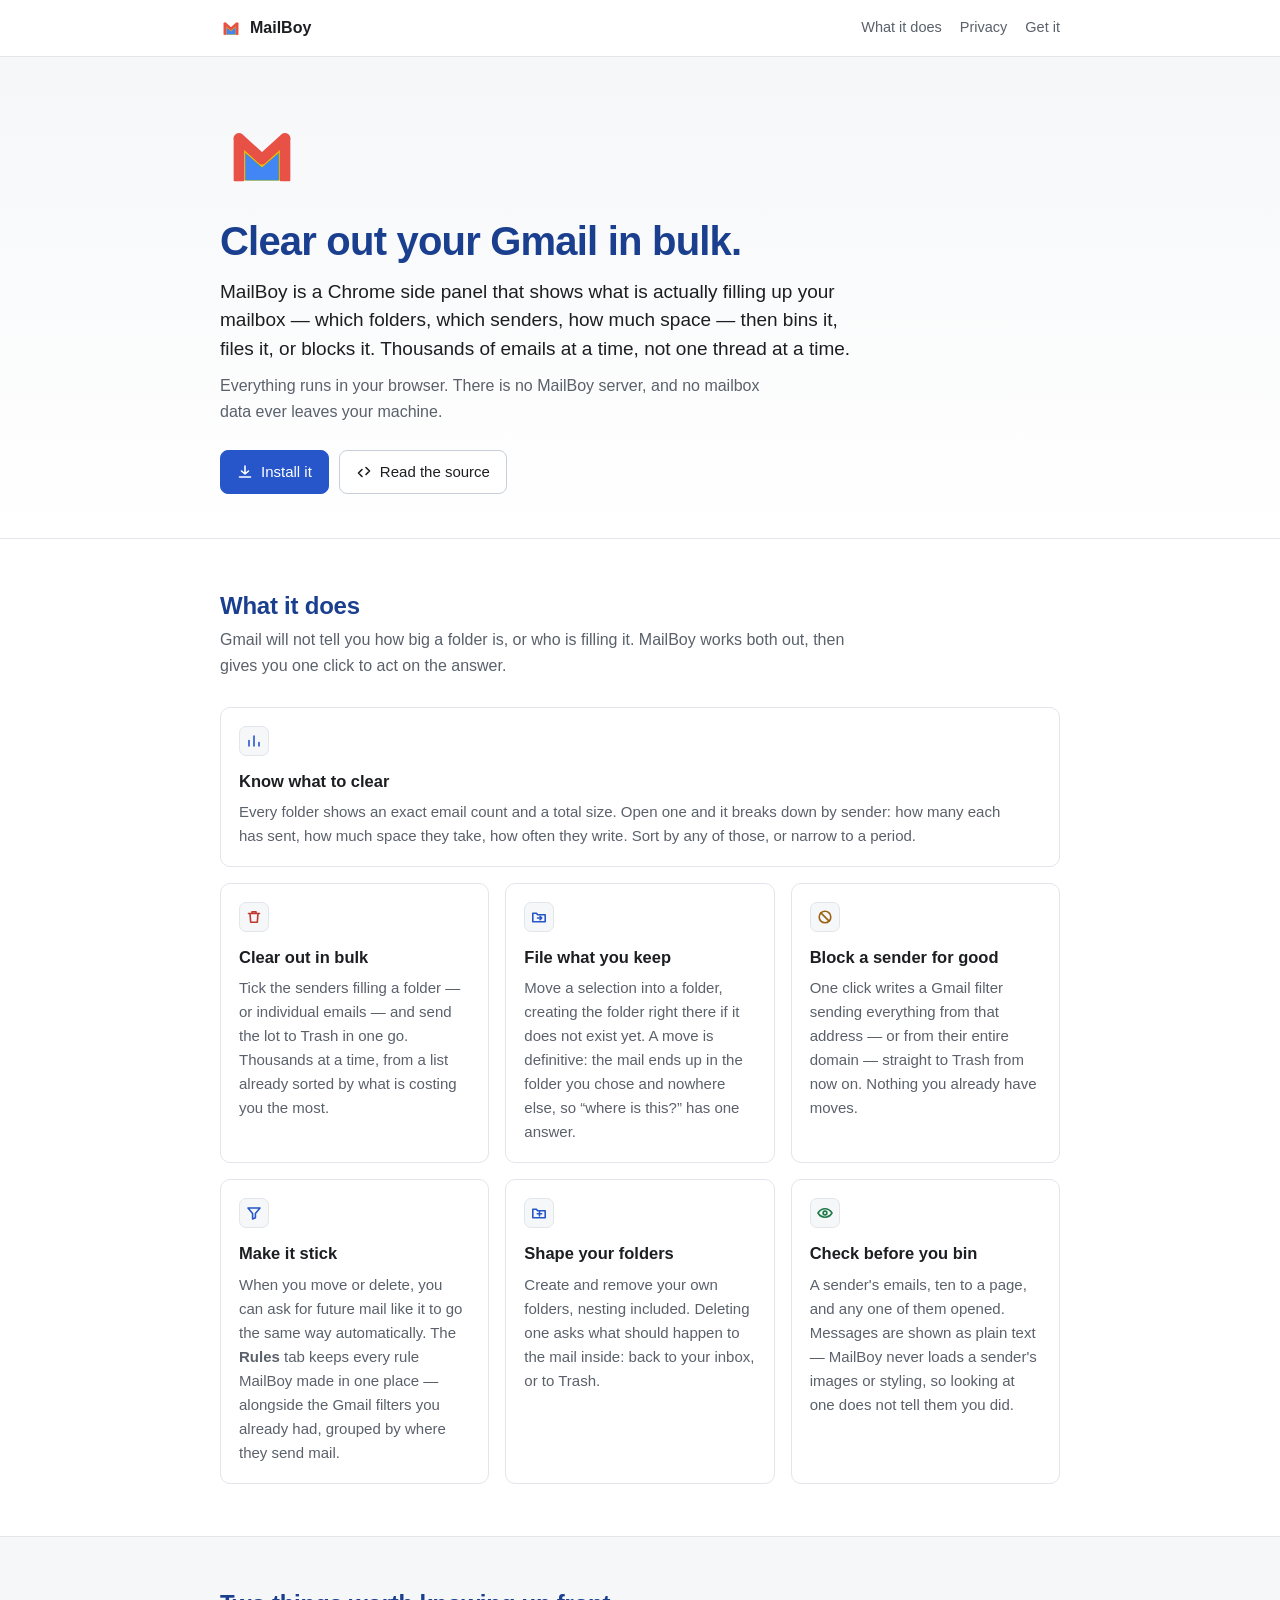
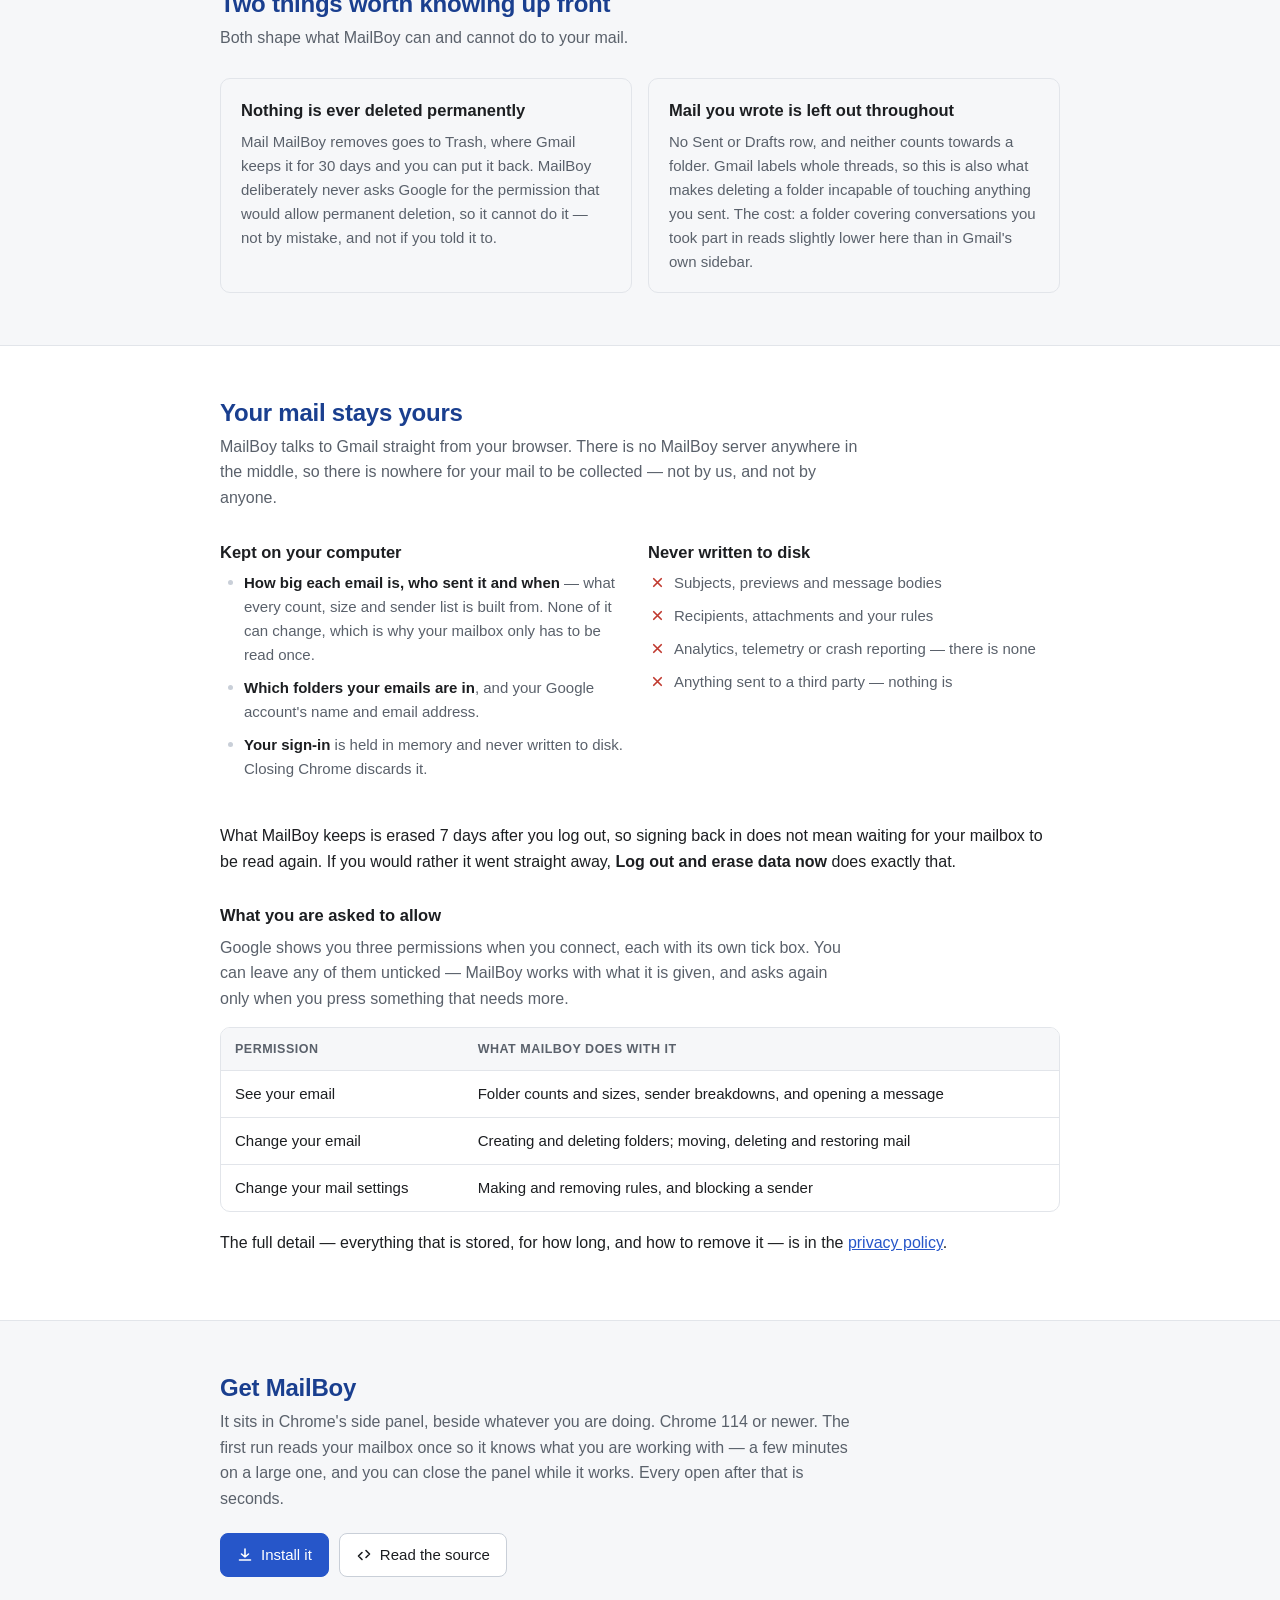
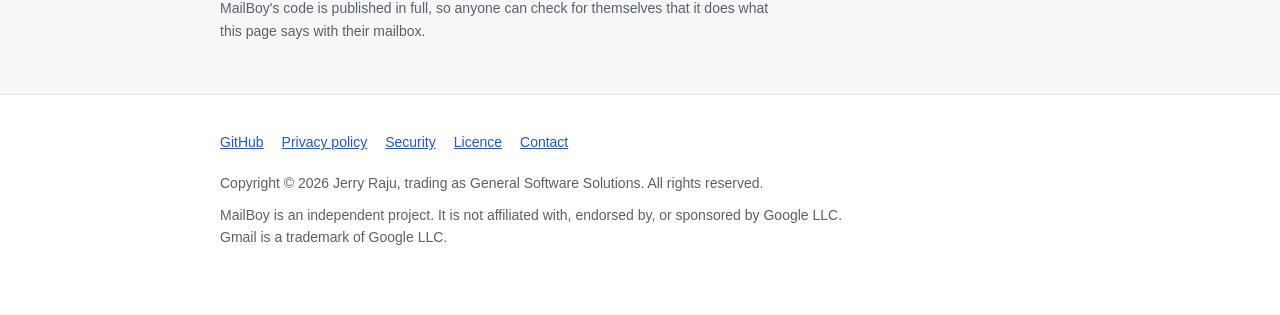
==== index.html @ fb3d023c "Add homepage. Signed-off-by: Jerry Raju <28558689+jerryraju07@users.noreply.github.com>" ====
<!doctype html>
<html lang="en">
  <head>
    <meta charset="utf-8" />
    <meta name="viewport" content="width=device-width, initial-scale=1" />
    <title>MailBoy — clear out your Gmail in bulk</title>
    <meta
      name="description"
      content="A Chrome side-panel extension that shows what is filling up your Gmail mailbox — by folder, by sender, by size — and clears it out in bulk. Runs entirely in your browser."
    />
    <link rel="canonical" href="https://general-software-solutions.github.io/MailBoy/" />

    <link rel="icon" type="image/png" sizes="32x32" href="resources/icons/icon32.png" />
    <link rel="icon" type="image/png" sizes="16x16" href="resources/icons/icon16.png" />
    <link rel="apple-touch-icon" href="resources/icons/icon128.png" />

    <meta property="og:type" content="website" />
    <meta property="og:title" content="MailBoy — clear out your Gmail in bulk" />
    <meta
      property="og:description"
      content="See what is filling up your mailbox — by folder, by sender, by size — and clear it out in bulk. No server, no tracking, nothing deleted permanently."
    />
    <meta property="og:url" content="https://general-software-solutions.github.io/MailBoy/" />
    <meta
      property="og:image"
      content="https://general-software-solutions.github.io/MailBoy/resources/icons/icon128.png"
    />
    <meta name="twitter:card" content="summary" />
    <meta name="theme-color" content="#ffffff" media="(prefers-color-scheme: light)" />
    <meta name="theme-color" content="#16181c" media="(prefers-color-scheme: dark)" />

    <!--
      One file, no dependencies. MailBoy itself bundles no third-party code,
      fonts or assets (see the README's Icons section); its homepage does not
      get to either. Every glyph below is inline SVG in a 16-unit viewBox
      stroked with currentColor, the same convention the extension uses.
    -->
    <style>
      :root {
        color-scheme: light dark;

        --bg: #ffffff;
        --surface: #f6f7f9;
        --raised: #ffffff;
        --text: #1c1e21;
        --muted: #5a616b;
        --heading: #1a3f8f;
        --border: #e2e5ea;
        --edge: #c9cfd8;
        --accent: #2656c9;
        --danger: #c0392f;
        --success: #1f7a46;
        --warn: #9a6212;
        --on-fill: #ffffff;

        --pad: 20px;
        --max: 880px;
      }

      @media (prefers-color-scheme: dark) {
        :root {
          --bg: #16181c;
          --surface: #1e2126;
          --raised: #1b1e23;
          --text: #e6e8ec;
          --muted: #a8b0bb;
          --heading: #aec6f6;
          --border: #2c3038;
          --edge: #3c424c;
          --accent: #7ba3ff;
          --danger: #f08d84;
          --success: #6ed99b;
          --warn: #e2b35e;
          /* White on any of these light tints is ~2.5:1. Filled controls take
             the page ground instead — the extension's own rule. */
          --on-fill: #16181c;
        }
      }

      * {
        box-sizing: border-box;
      }

      html {
        scroll-behavior: smooth;
      }

      @media (prefers-reduced-motion: reduce) {
        html {
          scroll-behavior: auto;
        }
      }

      body {
        margin: 0;
        background: var(--bg);
        color: var(--text);
        font: 16px/1.6 -apple-system, BlinkMacSystemFont, "Segoe UI", Roboto,
          Helvetica, Arial, sans-serif;
        overflow-x: hidden;
      }

      .wrap {
        max-width: var(--max);
        margin: 0 auto;
        padding: 0 var(--pad);
      }

      a {
        color: var(--accent);
      }

      :focus-visible {
        outline: 2px solid var(--accent);
        outline-offset: 2px;
        border-radius: 4px;
      }

      /* ---------------------------------------------------------------- nav */

      .topbar {
        border-bottom: 1px solid var(--border);
        background: var(--bg);
      }

      .topbar .wrap {
        display: flex;
        align-items: center;
        gap: 12px;
        min-height: 56px;
        flex-wrap: wrap;
      }

      .wordmark {
        display: flex;
        align-items: center;
        gap: 8px;
        font-weight: 600;
        color: var(--text);
        text-decoration: none;
        margin-right: auto;
      }

      .wordmark svg {
        width: 22px;
        height: 22px;
        display: block;
      }

      .topbar nav {
        display: flex;
        align-items: center;
        gap: 18px;
        font-size: 14.5px;
      }

      .topbar nav a {
        color: var(--muted);
        text-decoration: none;
      }

      .topbar nav a:hover {
        color: var(--text);
      }

      /* -------------------------------------------------------------- hero */

      .hero {
        padding: 56px 0 44px;
        border-bottom: 1px solid var(--border);
        background: linear-gradient(var(--surface), var(--bg));
      }

      .mark {
        width: 84px;
        height: 84px;
        display: block;
        margin: 0 0 22px;
      }

      h1 {
        font-size: 40px;
        line-height: 1.12;
        letter-spacing: -0.02em;
        margin: 0 0 14px;
        color: var(--heading);
      }

      .lede {
        font-size: 19px;
        line-height: 1.5;
        margin: 0 0 10px;
        max-width: 34em;
      }

      .sub {
        color: var(--muted);
        margin: 0 0 26px;
        max-width: 34em;
      }

      .cta {
        display: flex;
        flex-wrap: wrap;
        gap: 10px;
        align-items: center;
      }

      .btn {
        display: inline-flex;
        align-items: center;
        gap: 8px;
        padding: 9px 16px;
        border-radius: 8px;
        border: 1px solid var(--edge);
        background: var(--raised);
        color: var(--text);
        font: inherit;
        font-size: 15px;
        font-weight: 500;
        text-decoration: none;
        white-space: nowrap;
      }

      .btn:hover {
        border-color: var(--accent);
        color: var(--accent);
      }

      .btn svg {
        width: 16px;
        height: 16px;
        flex: none;
      }

      /* Filled marks a sole primary action, never a preferred one among peers. */
      .btn--primary {
        background: var(--accent);
        border-color: var(--accent);
        color: var(--on-fill);
      }

      .btn--primary:hover {
        color: var(--on-fill);
        filter: brightness(1.08);
      }

      /* ---------------------------------------------------------- sections */

      section {
        padding: 52px 0;
        border-bottom: 1px solid var(--border);
      }

      /* Alternating ground, so six stacked sections read as a rhythm rather
         than as one long column. */
      .band {
        background: var(--surface);
      }

      h2 {
        font-size: 24px;
        line-height: 1.25;
        letter-spacing: -0.01em;
        margin: 0 0 6px;
        color: var(--heading);
      }

      .section-sub {
        color: var(--muted);
        margin: 0 0 28px;
        max-width: 40em;
      }

      h3 {
        font-size: 16.5px;
        margin: 0 0 6px;
        color: var(--text);
      }

      p {
        margin: 0 0 12px;
      }

      /* ---------------------------------------------------------- features */

      .grid {
        display: grid;
        gap: 16px;
        grid-template-columns: repeat(auto-fit, minmax(250px, 1fr));
      }

      .card {
        border: 1px solid var(--border);
        background: var(--raised);
        border-radius: 10px;
        padding: 18px;
      }

      .card p {
        margin: 0;
        color: var(--muted);
        font-size: 15px;
      }

      /* Seven cards over three columns would strand the last one alone on a
         row. The lead card takes the whole first row instead — which is also
         the right ranking, since working out what to clear is the thing
         nothing else does. `1 / -1` spans whatever auto-fit settled on, so it
         is simply full width at one column. */
      .card--lead {
        grid-column: 1 / -1;
      }

      .card--lead p {
        max-width: 52em;
      }

      .card-icon {
        width: 30px;
        height: 30px;
        border-radius: 7px;
        display: grid;
        place-items: center;
        background: var(--surface);
        border: 1px solid var(--border);
        color: var(--accent);
        margin-bottom: 12px;
      }

      .card-icon svg {
        width: 16px;
        height: 16px;
      }

      .card--danger .card-icon {
        color: var(--danger);
      }

      .card--warn .card-icon {
        color: var(--warn);
      }

      .card--success .card-icon {
        color: var(--success);
      }

      /* ---------------------------------------------------------- callouts */

      .callout {
        border: 1px solid var(--border);
        background: var(--surface);
        border-radius: 10px;
        padding: 18px 20px;
      }

      .callout + .callout {
        margin-top: 14px;
      }

      .callout p:last-child {
        margin-bottom: 0;
      }

      .callout p {
        color: var(--muted);
        font-size: 15px;
      }

      .callout strong {
        color: var(--text);
      }

      .two-up {
        display: grid;
        gap: 16px;
        grid-template-columns: repeat(auto-fit, minmax(280px, 1fr));
      }

      .two-up .callout + .callout {
        margin-top: 0;
      }

      /* ------------------------------------------------------------- lists */

      .plain {
        margin: 0 0 16px;
        padding: 0;
        list-style: none;
      }

      .plain li {
        position: relative;
        padding-left: 24px;
        margin-bottom: 9px;
        color: var(--muted);
        font-size: 15px;
      }

      .plain li strong {
        color: var(--text);
        font-weight: 600;
      }

      .plain li::before {
        content: "";
        position: absolute;
        left: 8px;
        top: 0.62em;
        width: 5px;
        height: 5px;
        border-radius: 50%;
        background: var(--edge);
      }

      .plain--no li::before {
        content: none;
      }

      .plain--no li {
        padding-left: 26px;
      }

      .cross {
        position: absolute;
        left: 2px;
        top: 0.28em;
        width: 15px;
        height: 15px;
        color: var(--danger);
      }

      /* ------------------------------------------------------------- table */

      .table-wrap {
        overflow-x: auto;
        border: 1px solid var(--border);
        border-radius: 10px;
      }

      table {
        border-collapse: collapse;
        width: 100%;
        min-width: 460px;
        font-size: 15px;
      }

      th,
      td {
        text-align: left;
        vertical-align: top;
        padding: 11px 14px;
        border-bottom: 1px solid var(--border);
      }

      tr:last-child td {
        border-bottom: 0;
      }

      th {
        color: var(--muted);
        font-weight: 600;
        font-size: 12.5px;
        text-transform: uppercase;
        letter-spacing: 0.04em;
        background: var(--surface);
      }

      td code {
        white-space: nowrap;
      }

      /* --------------------------------------------------------------- get */

      .get .section-sub {
        margin-bottom: 22px;
      }

      .fineprint {
        margin: 20px 0 0;
        color: var(--muted);
        font-size: 14px;
        max-width: 40em;
      }

      /* ------------------------------------------------------------ footer */

      footer {
        padding: 36px 0 56px;
        color: var(--muted);
        font-size: 14px;
      }

      .footer-links {
        display: flex;
        flex-wrap: wrap;
        gap: 8px 18px;
        margin-bottom: 18px;
      }

      footer p {
        max-width: 46em;
        margin: 0 0 10px;
      }

      /* -------------------------------------------------------- responsive */

      @media (max-width: 560px) {
        h1 {
          font-size: 32px;
        }

        .lede {
          font-size: 17px;
        }

        .hero {
          padding: 40px 0 34px;
        }

        section {
          padding: 40px 0;
        }

        .cta .btn {
          flex: 1 1 auto;
          justify-content: center;
        }
      }
    </style>
  </head>

  <body>
    <header class="topbar">
      <div class="wrap">
        <a class="wordmark" href="./">
          <svg viewBox="0 0 200 200" aria-hidden="true">
            <path d="m45,161 v-110 l60,70 l58,-70 v110" fill="#fbbc05" stroke="#fbbc05" />
            <path
              d="m45,60 l55,50 55,-50"
              fill="none"
              stroke="#E85146"
              stroke-width="25"
              stroke-linecap="round"
              stroke-linejoin="round"
            />
            <path d="m35,160 h20 v-100 h-20z" fill="#E85146" stroke="#E85146" stroke-width="5" />
            <path d="m145,160 h20 v-100 h-20z" fill="#E85146" stroke="#E85146" stroke-width="5" />
            <path d="m60,160 h80 v-65 l-40,35 l-40,-35" fill="#4285f4" stroke="#34a853" />
          </svg>
          MailBoy
        </a>
        <nav>
          <a href="#features">What it does</a>
          <a href="#privacy">Privacy</a>
          <a href="#get">Get it</a>
        </nav>
      </div>
    </header>

    <main>
      <div class="hero">
        <div class="wrap">
          <svg class="mark" viewBox="0 0 200 200" role="img" aria-label="MailBoy">
            <path d="m45,161 v-110 l60,70 l58,-70 v110" fill="#fbbc05" stroke="#fbbc05" />
            <path
              d="m45,60 l55,50 55,-50"
              fill="none"
              stroke="#E85146"
              stroke-width="25"
              stroke-linecap="round"
              stroke-linejoin="round"
            />
            <path
              d="m35,160 h20 v-100 h-20z"
              fill="#E85146"
              stroke="#E85146"
              stroke-width="5"
              stroke-linejoin="round"
            />
            <path
              d="m145,160 h20 v-100 h-20z"
              fill="#E85146"
              stroke="#E85146"
              stroke-width="5"
              stroke-linejoin="round"
            />
            <path d="m60,160 h80 v-65 l-40,35 l-40,-35" fill="#4285f4" stroke="#34a853" />
          </svg>

          <h1>Clear out your Gmail in bulk.</h1>

          <p class="lede">
            MailBoy is a Chrome side panel that shows what is actually filling up your
            mailbox — which folders, which senders, how much space — then bins it, files
            it, or blocks it. Thousands of emails at a time, not one thread at a time.
          </p>

          <p class="sub">
            Everything runs in your browser. There is no MailBoy server, and no mailbox
            data ever leaves your machine.
          </p>

          <div class="cta">
            <!--
              Installing means following the README, so the button goes there
              rather than reproducing the steps on a page meant for the person
              who will use MailBoy, not the one setting it up. When the Chrome
              Web Store listing goes live, point this at it instead and change
              the label to "Add to Chrome".
            -->
            <a
              class="btn btn--primary"
              href="https://github.com/General-Software-Solutions/MailBoy#setup"
            >
              <svg viewBox="0 0 16 16" fill="none" stroke="currentColor" stroke-width="1.6"
                   stroke-linecap="round" stroke-linejoin="round" aria-hidden="true">
                <path d="M8 2v8M4.5 7l3.5 3 3.5-3M2.5 13h11" />
              </svg>
              Install it
            </a>
            <a class="btn" href="https://github.com/General-Software-Solutions/MailBoy">
              <svg viewBox="0 0 16 16" fill="none" stroke="currentColor" stroke-width="1.6"
                   stroke-linecap="round" stroke-linejoin="round" aria-hidden="true">
                <path d="M6 12.5 2.5 9 6 5.5M10 3.5 13.5 7 10 10.5" />
              </svg>
              Read the source
            </a>
          </div>
        </div>
      </div>

      <!-- ------------------------------------------------------- features -->

      <section id="features">
        <div class="wrap">
          <h2>What it does</h2>
          <p class="section-sub">
            Gmail will not tell you how big a folder is, or who is filling it. MailBoy
            works both out, then gives you one click to act on the answer.
          </p>

          <div class="grid">
            <div class="card card--lead">
              <div class="card-icon">
                <svg viewBox="0 0 16 16" fill="none" stroke="currentColor" stroke-width="1.6"
                     stroke-linecap="round" stroke-linejoin="round" aria-hidden="true">
                  <path d="M3 13V7.5M8 13V3M13 13V9.5" />
                </svg>
              </div>
              <h3>Know what to clear</h3>
              <p>
                Every folder shows an exact email count and a total size. Open one and it
                breaks down by sender: how many each has sent, how much space they take,
                how often they write. Sort by any of those, or narrow to a period.
              </p>
            </div>

            <div class="card card--danger">
              <div class="card-icon">
                <svg viewBox="0 0 16 16" fill="none" stroke="currentColor" stroke-width="1.6"
                     stroke-linecap="round" stroke-linejoin="round" aria-hidden="true">
                  <path d="M2.5 4.5h11M6 4.5V2.8h4v1.7M4 4.5l.7 8.7h6.6l.7-8.7" />
                </svg>
              </div>
              <h3>Clear out in bulk</h3>
              <p>
                Tick the senders filling a folder — or individual emails — and send the lot
                to Trash in one go. Thousands at a time, from a list already sorted by what
                is costing you the most.
              </p>
            </div>

            <div class="card">
              <div class="card-icon">
                <svg viewBox="0 0 16 16" fill="none" stroke="currentColor" stroke-width="1.6"
                     stroke-linecap="round" stroke-linejoin="round" aria-hidden="true">
                  <path d="M1.8 12.8V4.2h3.6l1.2 1.6h7.6v7z" />
                  <path d="M6.5 9h4M9 7.2 10.8 9 9 10.8" />
                </svg>
              </div>
              <h3>File what you keep</h3>
              <p>
                Move a selection into a folder, creating the folder right there if it does
                not exist yet. A move is definitive: the mail ends up in the folder you
                chose and nowhere else, so “where is this?” has one answer.
              </p>
            </div>

            <div class="card card--warn">
              <div class="card-icon">
                <svg viewBox="0 0 16 16" fill="none" stroke="currentColor" stroke-width="1.6"
                     stroke-linecap="round" stroke-linejoin="round" aria-hidden="true">
                  <circle cx="8" cy="8" r="5.8" />
                  <path d="M3.9 3.9 12.1 12.1" />
                </svg>
              </div>
              <h3>Block a sender for good</h3>
              <p>
                One click writes a Gmail filter sending everything from that address — or
                from their entire domain — straight to Trash from now on. Nothing you
                already have moves.
              </p>
            </div>

            <div class="card">
              <div class="card-icon">
                <svg viewBox="0 0 16 16" fill="none" stroke="currentColor" stroke-width="1.6"
                     stroke-linecap="round" stroke-linejoin="round" aria-hidden="true">
                  <path d="M2 3h12l-4.6 5.5v4.2L6.6 14V8.5z" />
                </svg>
              </div>
              <h3>Make it stick</h3>
              <p>
                When you move or delete, you can ask for future mail like it to go the same
                way automatically. The <strong>Rules</strong> tab keeps every rule MailBoy
                made in one place — alongside the Gmail filters you already had, grouped by
                where they send mail.
              </p>
            </div>

            <div class="card">
              <div class="card-icon">
                <svg viewBox="0 0 16 16" fill="none" stroke="currentColor" stroke-width="1.6"
                     stroke-linecap="round" stroke-linejoin="round" aria-hidden="true">
                  <path d="M1.8 12.8V4.2h3.6l1.2 1.6h7.6v7z" />
                  <path d="M8.5 6.6v4.4M6.3 8.8h4.4" />
                </svg>
              </div>
              <h3>Shape your folders</h3>
              <p>
                Create and remove your own folders, nesting included. Deleting one asks
                what should happen to the mail inside: back to your inbox, or to Trash.
              </p>
            </div>

            <div class="card card--success">
              <div class="card-icon">
                <svg viewBox="0 0 16 16" fill="none" stroke="currentColor" stroke-width="1.6"
                     stroke-linecap="round" stroke-linejoin="round" aria-hidden="true">
                  <path d="M1 8s2.6-4.2 7-4.2S15 8 15 8s-2.6 4.2-7 4.2S1 8 1 8z" />
                  <circle cx="8" cy="8" r="1.9" />
                </svg>
              </div>
              <h3>Check before you bin</h3>
              <p>
                A sender's emails, ten to a page, and any one of them opened. Messages are
                shown as plain text — MailBoy never loads a sender's images or styling, so
                looking at one does not tell them you did.
              </p>
            </div>
          </div>
        </div>
      </section>

      <!-- ---------------------------------------------------- worth knowing -->

      <section id="worth-knowing" class="band">
        <div class="wrap">
          <h2>Two things worth knowing up front</h2>
          <p class="section-sub">Both shape what MailBoy can and cannot do to your mail.</p>

          <div class="two-up">
            <div class="callout">
              <h3>Nothing is ever deleted permanently</h3>
              <p>
                Mail MailBoy removes goes to Trash, where Gmail keeps it for 30 days and
                you can put it back. MailBoy deliberately never asks Google for the
                permission that would allow permanent deletion, so it cannot do it — not
                by mistake, and not if you told it to.
              </p>
            </div>

            <div class="callout">
              <h3>Mail you wrote is left out throughout</h3>
              <p>
                No Sent or Drafts row, and neither counts towards a folder. Gmail labels
                whole threads, so this is also what makes deleting a folder incapable of
                touching anything you sent. The cost: a folder covering conversations you
                took part in reads slightly lower here than in Gmail's own sidebar.
              </p>
            </div>
          </div>
        </div>
      </section>

      <!-- -------------------------------------------------------- privacy -->

      <section id="privacy">
        <div class="wrap">
          <h2>Your mail stays yours</h2>
          <p class="section-sub">
            MailBoy talks to Gmail straight from your browser. There is no MailBoy server
            anywhere in the middle, so there is nowhere for your mail to be collected —
            not by us, and not by anyone.
          </p>

          <div class="two-up" style="margin-bottom: 26px">
            <div>
              <h3>Kept on your computer</h3>
              <ul class="plain">
                <li>
                  <strong>How big each email is, who sent it and when</strong> — what every
                  count, size and sender list is built from. None of it can change, which
                  is why your mailbox only has to be read once.
                </li>
                <li>
                  <strong>Which folders your emails are in</strong>, and your Google
                  account's name and email address.
                </li>
                <li>
                  <strong>Your sign-in</strong> is held in memory and never written to
                  disk. Closing Chrome discards it.
                </li>
              </ul>
            </div>

            <div>
              <h3>Never written to disk</h3>
              <ul class="plain plain--no">
                <li>
                  <svg class="cross" viewBox="0 0 16 16" fill="none" stroke="currentColor"
                       stroke-width="1.8" stroke-linecap="round" aria-hidden="true">
                    <path d="M4 4l8 8M12 4l-8 8" />
                  </svg>
                  Subjects, previews and message bodies
                </li>
                <li>
                  <svg class="cross" viewBox="0 0 16 16" fill="none" stroke="currentColor"
                       stroke-width="1.8" stroke-linecap="round" aria-hidden="true">
                    <path d="M4 4l8 8M12 4l-8 8" />
                  </svg>
                  Recipients, attachments and your rules
                </li>
                <li>
                  <svg class="cross" viewBox="0 0 16 16" fill="none" stroke="currentColor"
                       stroke-width="1.8" stroke-linecap="round" aria-hidden="true">
                    <path d="M4 4l8 8M12 4l-8 8" />
                  </svg>
                  Analytics, telemetry or crash reporting — there is none
                </li>
                <li>
                  <svg class="cross" viewBox="0 0 16 16" fill="none" stroke="currentColor"
                       stroke-width="1.8" stroke-linecap="round" aria-hidden="true">
                    <path d="M4 4l8 8M12 4l-8 8" />
                  </svg>
                  Anything sent to a third party — nothing is
                </li>
              </ul>
            </div>
          </div>

          <p>
            What MailBoy keeps is erased 7 days after you log out, so signing back in does
            not mean waiting for your mailbox to be read again. If you would rather it went
            straight away, <strong>Log out and erase data now</strong> does exactly that.
          </p>

          <h3 style="margin-top: 28px">What you are asked to allow</h3>
          <p class="section-sub" style="margin-bottom: 16px">
            Google shows you three permissions when you connect, each with its own tick
            box. You can leave any of them unticked — MailBoy works with what it is given,
            and asks again only when you press something that needs more.
          </p>

          <div class="table-wrap">
            <table>
              <thead>
                <tr>
                  <th>Permission</th>
                  <th>What MailBoy does with it</th>
                </tr>
              </thead>
              <tbody>
                <tr>
                  <td>See your email</td>
                  <td>Folder counts and sizes, sender breakdowns, and opening a message</td>
                </tr>
                <tr>
                  <td>Change your email</td>
                  <td>Creating and deleting folders; moving, deleting and restoring mail</td>
                </tr>
                <tr>
                  <td>Change your mail settings</td>
                  <td>Making and removing rules, and blocking a sender</td>
                </tr>
              </tbody>
            </table>
          </div>

          <p style="margin-top: 18px">
            The full detail — everything that is stored, for how long, and how to remove
            it — is in the <a href="privacy.html">privacy policy</a>.
          </p>
        </div>
      </section>

      <!-- ------------------------------------------------------------ get -->

      <section id="get" class="band">
        <div class="wrap get">
          <h2>Get MailBoy</h2>
          <p class="section-sub">
            It sits in Chrome's side panel, beside whatever you are doing. Chrome 114 or
            newer. The first run reads your mailbox once so it knows what you are working
            with — a few minutes on a large one, and you can close the panel while it
            works. Every open after that is seconds.
          </p>

          <div class="cta">
            <a
              class="btn btn--primary"
              href="https://github.com/General-Software-Solutions/MailBoy#setup"
            >
              <svg viewBox="0 0 16 16" fill="none" stroke="currentColor" stroke-width="1.6"
                   stroke-linecap="round" stroke-linejoin="round" aria-hidden="true">
                <path d="M8 2v8M4.5 7l3.5 3 3.5-3M2.5 13h11" />
              </svg>
              Install it
            </a>
            <a class="btn" href="https://github.com/General-Software-Solutions/MailBoy">
              <svg viewBox="0 0 16 16" fill="none" stroke="currentColor" stroke-width="1.6"
                   stroke-linecap="round" stroke-linejoin="round" aria-hidden="true">
                <path d="M6 12.5 2.5 9 6 5.5M10 3.5 13.5 7 10 10.5" />
              </svg>
              Read the source
            </a>
          </div>

          <p class="fineprint">
            MailBoy's code is published in full, so anyone can check for themselves that it
            does what this page says with their mailbox.
          </p>
        </div>
      </section>
    </main>

    <footer>
      <div class="wrap">
        <div class="footer-links">
          <a href="https://github.com/General-Software-Solutions/MailBoy">GitHub</a>
          <a href="privacy.html">Privacy policy</a>
          <a href="https://github.com/General-Software-Solutions/MailBoy/blob/main/SECURITY.md">Security</a>
          <a href="https://github.com/General-Software-Solutions/MailBoy/blob/main/LICENSE">Licence</a>
          <a href="mailto:generalsoftwaresolutionspvt@gmail.com">Contact</a>
        </div>

        <p>Copyright © 2026 Jerry Raju, trading as General Software Solutions. All rights reserved.</p>
        <p>
          MailBoy is an independent project. It is not affiliated with, endorsed by, or
          sponsored by Google LLC. Gmail is a trademark of Google LLC.
        </p>
      </div>
    </footer>
  </body>
</html>
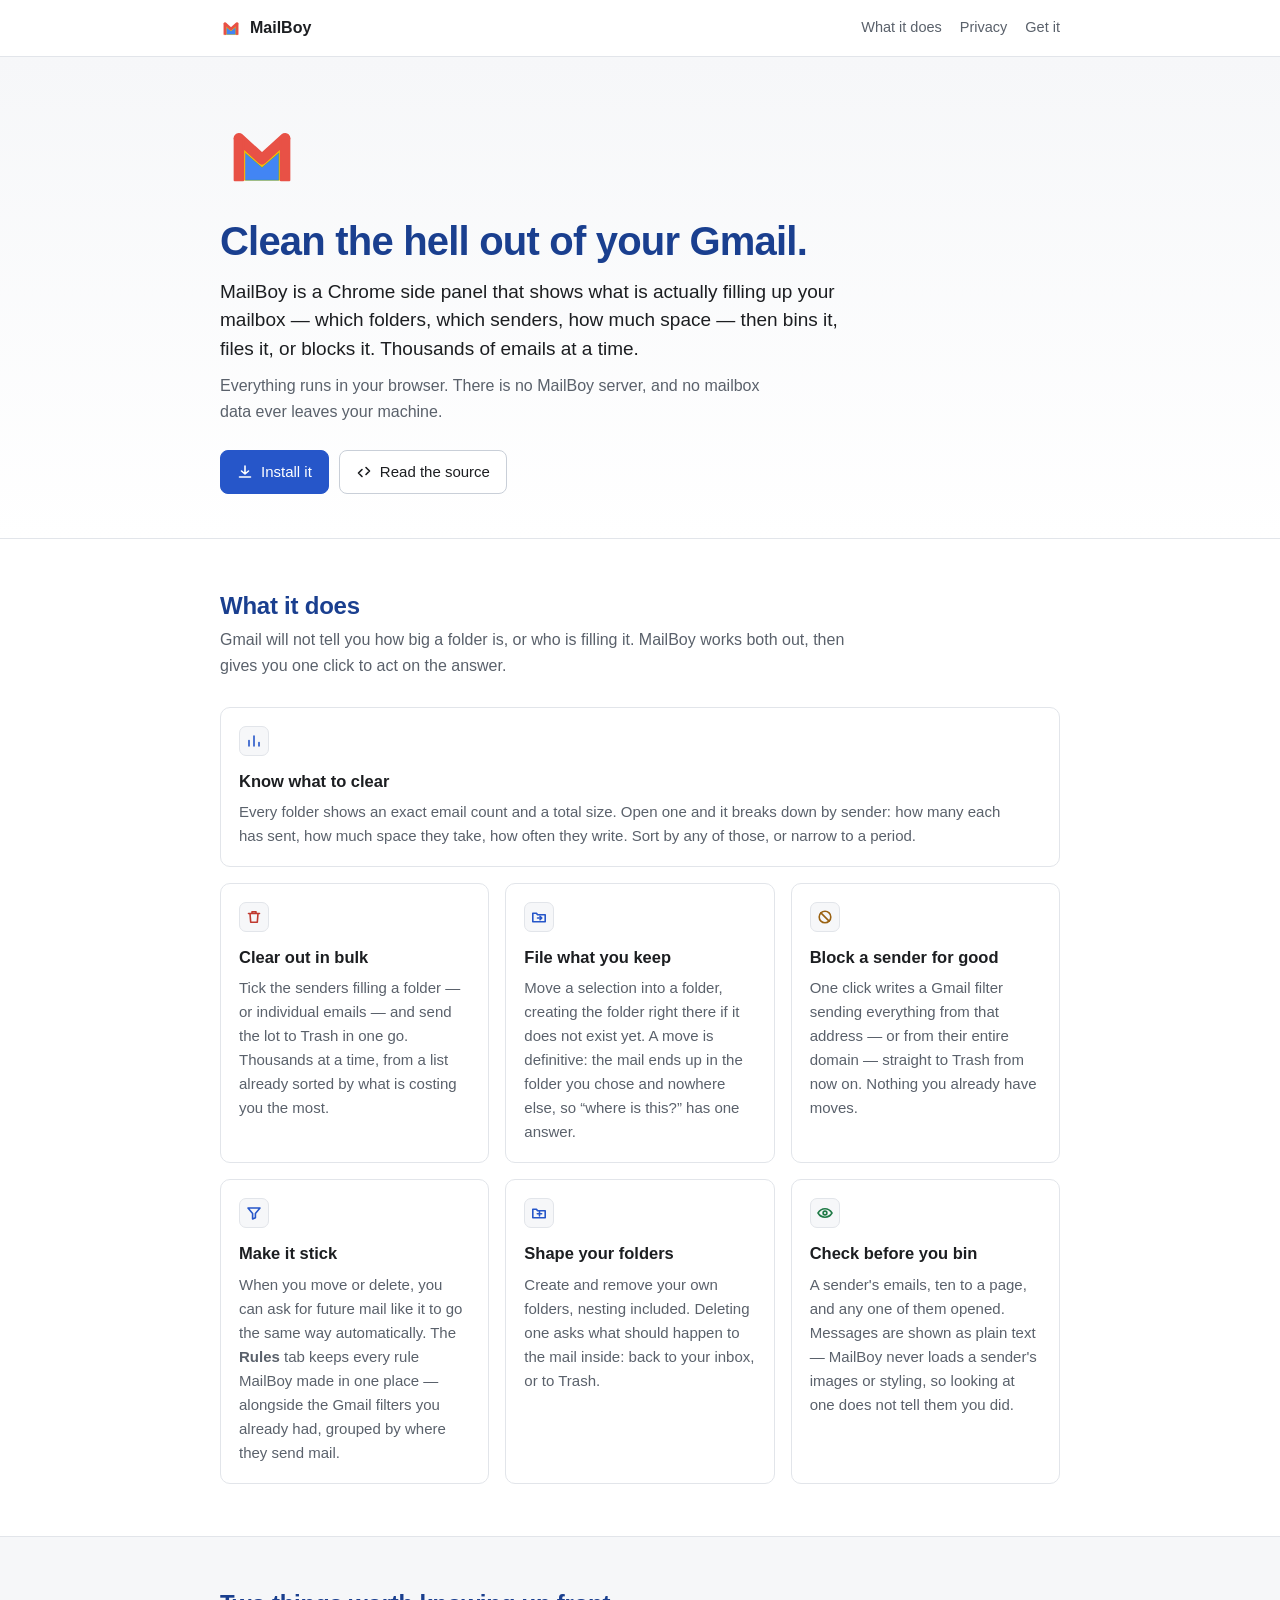
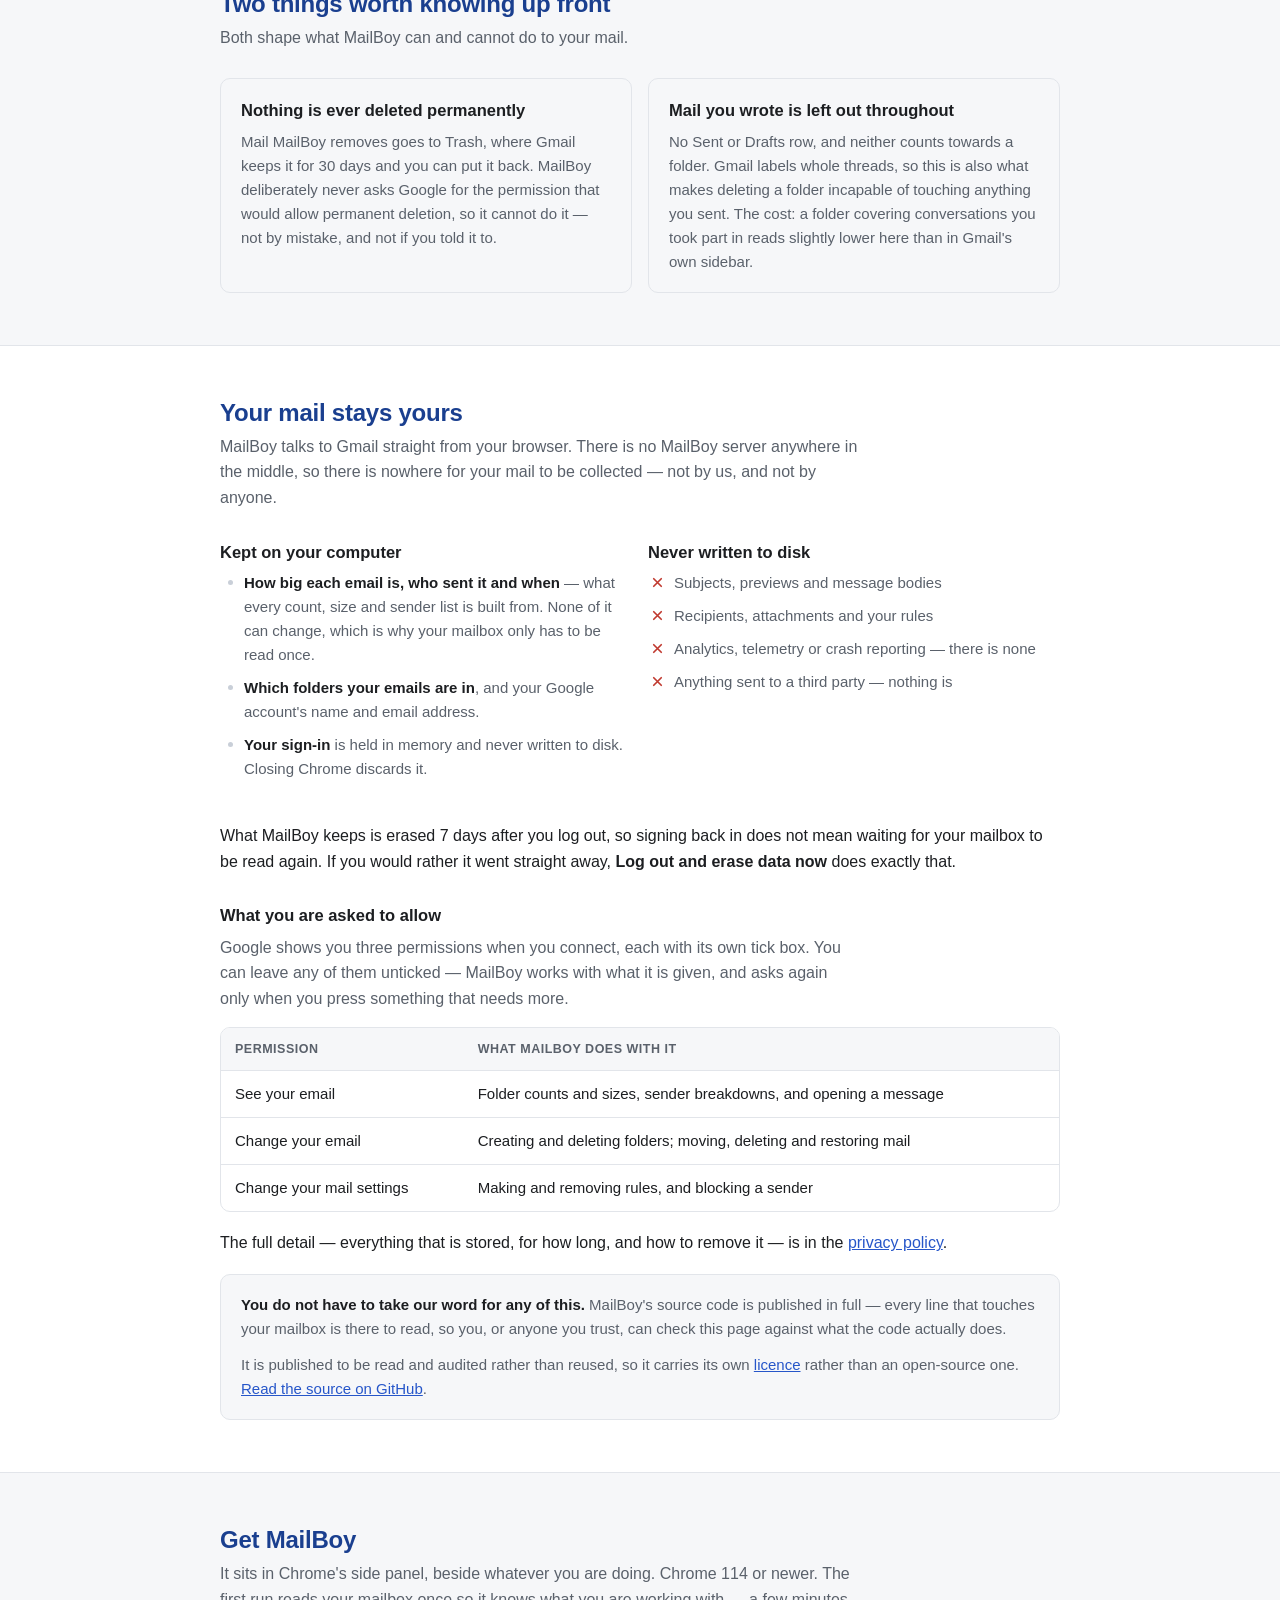
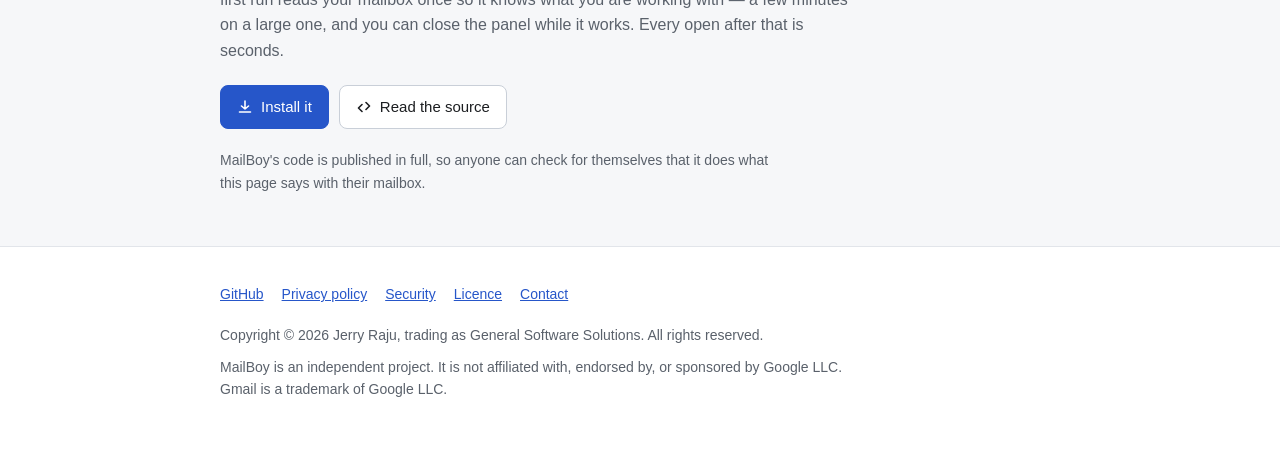
==== commit 6e424b90: "Modify home and privacy page text and URLs. Signed-off-by: Jerry Raju <28558689+jerryraju07@users.no" ====
--- a/index.html
+++ b/index.html
@@ -1,6 +1,7 @@
 <!doctype html>
 <html lang="en">
   <head>
+    <meta name="google-site-verification" content="FUjsaHCS-USsD1E0Y6TPSsA4gsctSc_wVEH4P6X9l6o" />
     <meta charset="utf-8" />
     <meta name="viewport" content="width=device-width, initial-scale=1" />
     <title>MailBoy — clear out your Gmail in bulk</title>
@@ -8,7 +9,7 @@
       name="description"
       content="A Chrome side-panel extension that shows what is filling up your Gmail mailbox — by folder, by sender, by size — and clears it out in bulk. Runs entirely in your browser."
     />
-    <link rel="canonical" href="https://general-software-solutions.github.io/MailBoy/" />
+    <link rel="canonical" href="https://generalsoftwaresolutions.com/" />
 
     <link rel="icon" type="image/png" sizes="32x32" href="resources/icons/icon32.png" />
     <link rel="icon" type="image/png" sizes="16x16" href="resources/icons/icon16.png" />
@@ -20,10 +21,10 @@
       property="og:description"
       content="See what is filling up your mailbox — by folder, by sender, by size — and clear it out in bulk. No server, no tracking, nothing deleted permanently."
     />
-    <meta property="og:url" content="https://general-software-solutions.github.io/MailBoy/" />
+    <meta property="og:url" content="https://generalsoftwaresolutions.com/" />
     <meta
       property="og:image"
-      content="https://general-software-solutions.github.io/MailBoy/resources/icons/icon128.png"
+      content="https://generalsoftwaresolutions.com/resources/icons/icon128.png"
     />
     <meta name="twitter:card" content="summary" />
     <meta name="theme-color" content="#ffffff" media="(prefers-color-scheme: light)" />
@@ -588,12 +589,12 @@
             <path d="m60,160 h80 v-65 l-40,35 l-40,-35" fill="#4285f4" stroke="#34a853" />
           </svg>
 
-          <h1>Clear out your Gmail in bulk.</h1>
+          <h1>Clean the hell out of your Gmail.</h1>
 
           <p class="lede">
             MailBoy is a Chrome side panel that shows what is actually filling up your
             mailbox — which folders, which senders, how much space — then bins it, files
-            it, or blocks it. Thousands of emails at a time, not one thread at a time.
+            it, or blocks it. Thousands of emails at a time.
           </p>
 
           <p class="sub">
@@ -892,6 +893,26 @@
             The full detail — everything that is stored, for how long, and how to remove
             it — is in the <a href="privacy.html">privacy policy</a>.
           </p>
+
+          <div class="callout" style="margin-top: 18px">
+            <p>
+              <strong>You do not have to take our word for any of this.</strong> MailBoy's
+              source code is published in full — every line that touches your mailbox is
+              there to read, so you, or anyone you trust, can check this page against what
+              the code actually does.
+            </p>
+            <p>
+              It is published to be read and audited rather than reused, so it carries its
+              own
+              <a href="https://github.com/General-Software-Solutions/MailBoy/blob/main/LICENSE"
+                >licence</a
+              >
+              rather than an open-source one.
+              <a href="https://github.com/General-Software-Solutions/MailBoy"
+                >Read the source on GitHub</a
+              >.
+            </p>
+          </div>
         </div>
       </section>
 
